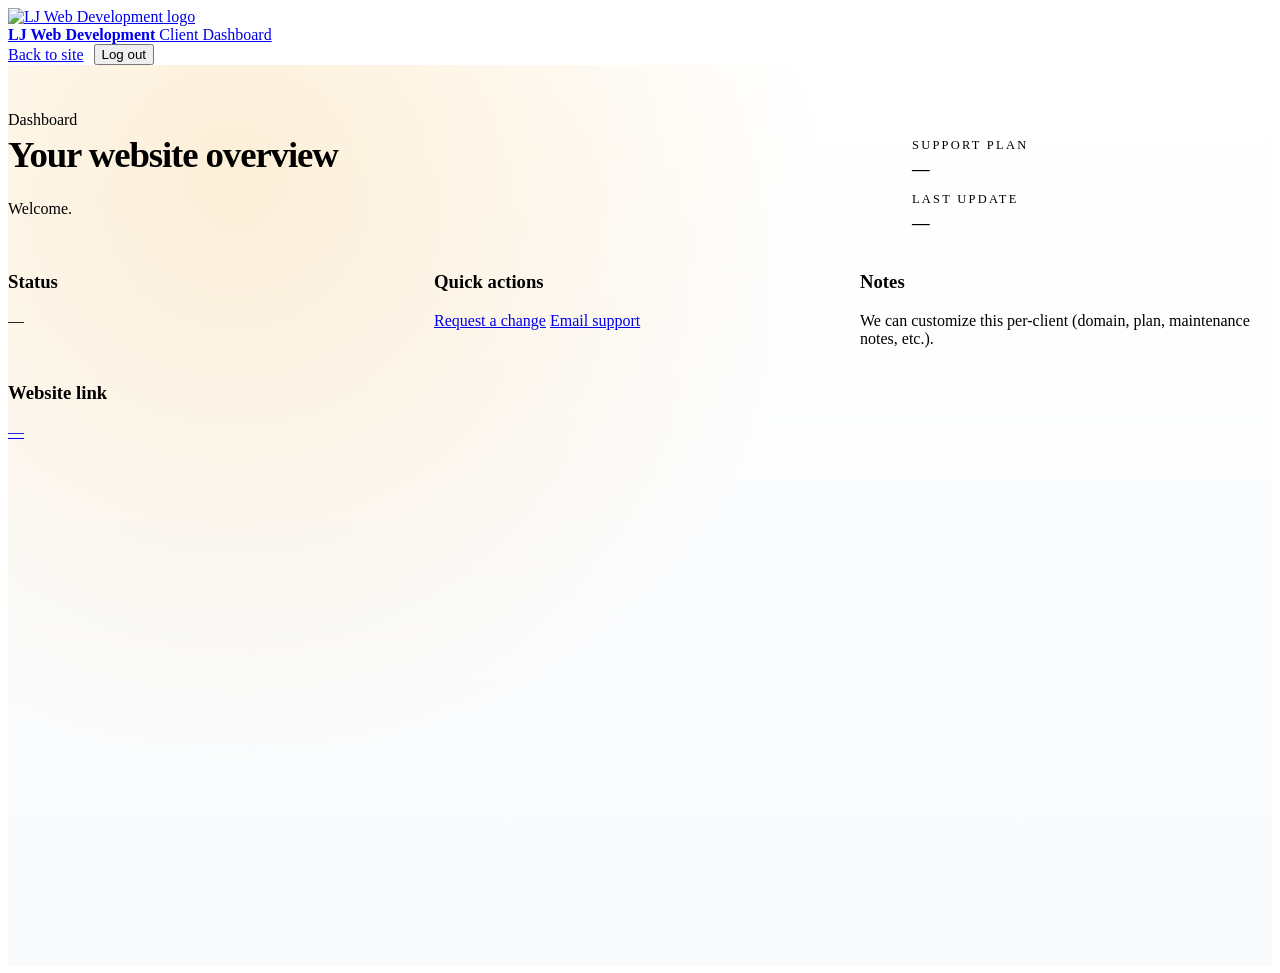
==== dashboard.html @ 7a8eb90d "Create dashboard.html" ====
<!DOCTYPE html>
<html lang="en">
<head>
  <link rel="icon" type="image/png" href="/favicon.png">
  <meta charset="UTF-8" />
  <meta name="viewport" content="width=device-width, initial-scale=1" />
  <title>Client Dashboard | LJ Web Development</title>
  <meta name="description" content="Client Dashboard for LJ Web Development." />

  <link rel="preconnect" href="https://fonts.googleapis.com">
  <link rel="preconnect" href="https://fonts.gstatic.com" crossorigin>
  <link href="https://fonts.googleapis.com/css2?family=Poppins:wght@300;400;500;600;700&display=swap" rel="stylesheet">

  <link rel="stylesheet" href="styles.css" />

  <style>
    .dashShell{
      padding: 46px 0;
      background:
        radial-gradient(circle at 18% 12%, rgba(245,158,11,.16), transparent 45%),
        linear-gradient(180deg, #fff 0%, #f8fafc 100%);
      min-height: calc(100vh - 92px);
    }
    .dashTop{
      display:flex;align-items:flex-end;justify-content:space-between;gap:14px;
      margin-bottom: 18px;
    }
    .dashTitle{
      font-size: clamp(1.6rem, 2.2vw + 1rem, 2.3rem);
      line-height: 1.1;
      letter-spacing: -.03em;
      margin-top: 6px;
      color: var(--ink);
    }
    .dashGrid{
      display:grid;
      grid-template-columns: repeat(3, minmax(0, 1fr));
      gap: 14px;
      margin-top: 16px;
    }
    .dashWide{
      margin-top: 14px;
    }
    .kv{
      display:flex;flex-direction:column;gap:6px;
    }
    .kv .label{ font-size:.78rem; letter-spacing:.18em; text-transform:uppercase; color:var(--muted); }
    .kv .value{ font-weight:800; font-size:1.1rem; color:var(--ink); }
    @media (max-width: 920px){
      .dashGrid{ grid-template-columns: 1fr; }
      .dashTop{ flex-direction: column; align-items: flex-start; }
    }
  </style>
</head>

<body>
<header>
  <div class="head">
    <a class="brand" href="index.html" aria-label="Back to main site">
      <div class="logoWrap" title="LJ Web Development">
        <img src="https://i.ibb.co/pByPkhsT/LJ-Web-Development-Black.png" alt="LJ Web Development logo" />
      </div>
      <div class="brandText">
        <strong>LJ Web Development</strong>
        <span>Client Dashboard</span>
      </div>
    </a>

    <div style="display:flex;gap:10px;align-items:center;">
      <a class="btn btnOutline loginBtn" href="index.html">Back to site</a>
      <button class="btn btnSoft loginBtn" type="button" id="logoutBtn">Log out</button>
    </div>
  </div>
</header>

<main class="dashShell">
  <div class="container">
    <div class="dashTop">
      <div>
        <div class="kicker">Dashboard</div>
        <h1 class="dashTitle">Your website overview</h1>
        <p class="small" style="margin-top:10px;" id="welcomeLine">Welcome.</p>
      </div>

      <div class="card pad" style="min-width:min(360px,100%);">
        <div class="kv">
          <div class="label">Support plan</div>
          <div class="value" id="planLine">—</div>
        </div>
        <div class="kv" style="margin-top:12px;">
          <div class="label">Last update</div>
          <div class="value" id="updateLine">—</div>
        </div>
      </div>
    </div>

    <div class="dashGrid">
      <div class="card pad">
        <h3>Status</h3>
        <p class="small" id="statusLine" style="margin-top:10px;">—</p>
      </div>

      <div class="card pad">
        <h3>Quick actions</h3>
        <div class="row">
          <a class="btn btnOutline" href="index.html#contact">Request a change</a>
          <a class="btn btnOutline" href="mailto:ljwebdevelopmentok@gmail.com?subject=Portal%20Request">Email support</a>
        </div>
      </div>

      <div class="card pad">
        <h3>Notes</h3>
        <p class="small" id="notesLine" style="margin-top:10px;">
          We can customize this per-client (domain, plan, maintenance notes, etc.).
        </p>
      </div>
    </div>

    <div class="card pad dashWide">
      <h3>Website link</h3>
      <p class="small" style="margin-top:10px;">
        <a href="#" target="_blank" rel="noopener" id="siteLink">—</a>
      </p>
    </div>
  </div>
</main>

<script src="portal.js" defer></script>
</body>
</html>
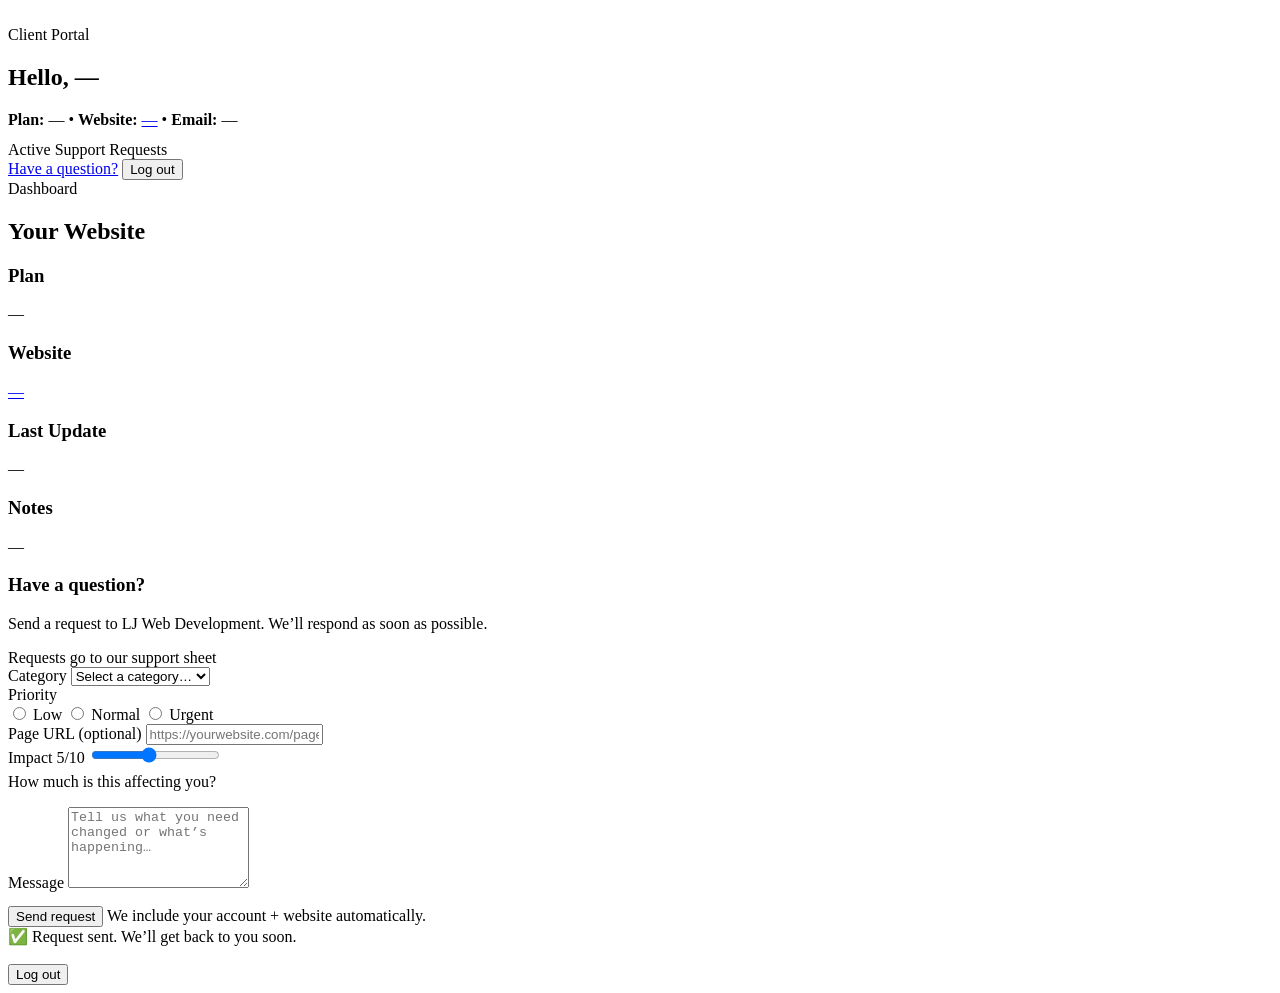
==== commit 9c92a107: "Update dashboard.html" ====
--- a/dashboard.html
+++ b/dashboard.html
@@ -1,130 +1,166 @@
 <!DOCTYPE html>
 <html lang="en">
 <head>
-  <link rel="icon" type="image/png" href="/favicon.png">
   <meta charset="UTF-8" />
   <meta name="viewport" content="width=device-width, initial-scale=1" />
   <title>Client Dashboard | LJ Web Development</title>
-  <meta name="description" content="Client Dashboard for LJ Web Development." />
-
-  <link rel="preconnect" href="https://fonts.googleapis.com">
-  <link rel="preconnect" href="https://fonts.gstatic.com" crossorigin>
-  <link href="https://fonts.googleapis.com/css2?family=Poppins:wght@300;400;500;600;700&display=swap" rel="stylesheet">
 
   <link rel="stylesheet" href="styles.css" />
 
-  <style>
-    .dashShell{
-      padding: 46px 0;
-      background:
-        radial-gradient(circle at 18% 12%, rgba(245,158,11,.16), transparent 45%),
-        linear-gradient(180deg, #fff 0%, #f8fafc 100%);
-      min-height: calc(100vh - 92px);
-    }
-    .dashTop{
-      display:flex;align-items:flex-end;justify-content:space-between;gap:14px;
-      margin-bottom: 18px;
-    }
-    .dashTitle{
-      font-size: clamp(1.6rem, 2.2vw + 1rem, 2.3rem);
-      line-height: 1.1;
-      letter-spacing: -.03em;
-      margin-top: 6px;
-      color: var(--ink);
-    }
-    .dashGrid{
-      display:grid;
-      grid-template-columns: repeat(3, minmax(0, 1fr));
-      gap: 14px;
-      margin-top: 16px;
-    }
-    .dashWide{
-      margin-top: 14px;
-    }
-    .kv{
-      display:flex;flex-direction:column;gap:6px;
-    }
-    .kv .label{ font-size:.78rem; letter-spacing:.18em; text-transform:uppercase; color:var(--muted); }
-    .kv .value{ font-weight:800; font-size:1.1rem; color:var(--ink); }
-    @media (max-width: 920px){
-      .dashGrid{ grid-template-columns: 1fr; }
-      .dashTop{ flex-direction: column; align-items: flex-start; }
-    }
-  </style>
+  <!-- Firebase core -->
+  <script src="https://www.gstatic.com/firebasejs/10.7.1/firebase-app-compat.js"></script>
+  <!-- Firebase Auth -->
+  <script src="https://www.gstatic.com/firebasejs/10.7.1/firebase-auth-compat.js"></script>
+  <!-- Firestore -->
+  <script src="https://www.gstatic.com/firebasejs/10.7.1/firebase-firestore-compat.js"></script>
 </head>
 
-<body>
-<header>
-  <div class="head">
-    <a class="brand" href="index.html" aria-label="Back to main site">
-      <div class="logoWrap" title="LJ Web Development">
-        <img src="https://i.ibb.co/pByPkhsT/LJ-Web-Development-Black.png" alt="LJ Web Development logo" />
-      </div>
-      <div class="brandText">
-        <strong>LJ Web Development</strong>
-        <span>Client Dashboard</span>
-      </div>
-    </a>
+<body class="softTop">
+  <main class="section">
+    <div class="container">
 
-    <div style="display:flex;gap:10px;align-items:center;">
-      <a class="btn btnOutline loginBtn" href="index.html">Back to site</a>
-      <button class="btn btnSoft loginBtn" type="button" id="logoutBtn">Log out</button>
-    </div>
-  </div>
-</header>
+      <!-- PROFILE HEADER -->
+      <div class="dashTop">
+        <div class="profileCard card pad">
+          <div class="profileRow">
+            <div class="avatar" aria-hidden="true">
+              <img id="clientAvatar" src="" alt="" />
+            </div>
 
-<main class="dashShell">
-  <div class="container">
-    <div class="dashTop">
-      <div>
-        <div class="kicker">Dashboard</div>
-        <h1 class="dashTitle">Your website overview</h1>
-        <p class="small" style="margin-top:10px;" id="welcomeLine">Welcome.</p>
-      </div>
+            <div class="profileInfo">
+              <div class="kicker">Client Portal</div>
+              <h2 class="hello">Hello, <span id="helloName">—</span></h2>
 
-      <div class="card pad" style="min-width:min(360px,100%);">
-        <div class="kv">
-          <div class="label">Support plan</div>
-          <div class="value" id="planLine">—</div>
-        </div>
-        <div class="kv" style="margin-top:12px;">
-          <div class="label">Last update</div>
-          <div class="value" id="updateLine">—</div>
-        </div>
-      </div>
-    </div>
+              <div class="metaLine">
+                <span class="metaItem"><strong>Plan:</strong> <span id="planMeta">—</span></span>
+                <span class="metaSep">•</span>
+                <span class="metaItem"><strong>Website:</strong> <a id="websiteMeta" href="#" target="_blank" rel="noopener">—</a></span>
+                <span class="metaSep">•</span>
+                <span class="metaItem"><strong>Email:</strong> <span id="emailMeta">—</span></span>
+              </div>
 
-    <div class="dashGrid">
-      <div class="card pad">
-        <h3>Status</h3>
-        <p class="small" id="statusLine" style="margin-top:10px;">—</p>
-      </div>
+              <div class="chipRow" style="margin-top:12px;">
+                <span class="pillChip ok"><span class="pillDot"></span> Active</span>
+                <span class="pillChip soft"><span class="pillDot"></span> Support Requests</span>
+              </div>
+            </div>
 
-      <div class="card pad">
-        <h3>Quick actions</h3>
-        <div class="row">
-          <a class="btn btnOutline" href="index.html#contact">Request a change</a>
-          <a class="btn btnOutline" href="mailto:ljwebdevelopmentok@gmail.com?subject=Portal%20Request">Email support</a>
+            <div class="profileActions">
+              <a class="btn btnOutline" href="#support">Have a question?</a>
+              <button class="btn btnOutline" id="logoutTop">Log out</button>
+            </div>
+          </div>
         </div>
       </div>
 
-      <div class="card pad">
+      <div class="spacer"></div>
+
+      <!-- OVERVIEW -->
+      <div class="kicker">Dashboard</div>
+      <h2>Your Website</h2>
+
+      <div class="grid3">
+        <div class="card pad">
+          <h3>Plan</h3>
+          <p class="small" id="plan">—</p>
+        </div>
+
+        <div class="card pad">
+          <h3>Website</h3>
+          <p class="small"><a id="website" href="#" target="_blank" rel="noopener">—</a></p>
+        </div>
+
+        <div class="card pad">
+          <h3>Last Update</h3>
+          <p class="small" id="lastUpdate">—</p>
+        </div>
+      </div>
+
+      <div class="card pad" style="margin-top:16px;">
         <h3>Notes</h3>
-        <p class="small" id="notesLine" style="margin-top:10px;">
-          We can customize this per-client (domain, plan, maintenance notes, etc.).
-        </p>
+        <p class="small" id="notes">—</p>
       </div>
+
+      <!-- SUPPORT FORM -->
+      <div id="support" class="card pad" style="margin-top:18px;">
+        <div class="supportHead">
+          <div>
+            <h3>Have a question?</h3>
+            <p class="small">Send a request to LJ Web Development. We’ll respond as soon as possible.</p>
+          </div>
+          <span class="chip"><span class="dot"></span> Requests go to our support sheet</span>
+        </div>
+
+        <form id="supportForm" class="form supportForm" autocomplete="off">
+          <div class="formGrid2">
+            <div>
+              <label class="fieldLabel" for="reqCategory">Category</label>
+              <select id="reqCategory" required>
+                <option value="" disabled selected>Select a category…</option>
+                <option value="Website Change">Website Change</option>
+                <option value="Bug / Issue">Bug / Issue</option>
+                <option value="Content Update">Content Update</option>
+                <option value="Billing">Billing</option>
+                <option value="New Feature">New Feature</option>
+                <option value="Other">Other</option>
+              </select>
+            </div>
+
+            <div>
+              <label class="fieldLabel">Priority</label>
+              <div class="priorityRow" role="radiogroup" aria-label="Priority">
+                <label class="prio prioLow">
+                  <input type="radio" name="priority" value="Low" required />
+                  Low
+                </label>
+                <label class="prio prioNormal">
+                  <input type="radio" name="priority" value="Normal" />
+                  Normal
+                </label>
+                <label class="prio prioUrgent">
+                  <input type="radio" name="priority" value="Urgent" />
+                  Urgent
+                </label>
+              </div>
+            </div>
+          </div>
+
+          <div class="formGrid2">
+            <div>
+              <label class="fieldLabel" for="reqUrl">Page URL (optional)</label>
+              <input id="reqUrl" type="url" placeholder="https://yourwebsite.com/page" />
+            </div>
+
+            <div>
+              <label class="fieldLabel" for="impact">Impact <span class="impactNum" id="impactNum">5</span>/10</label>
+              <input id="impact" type="range" min="1" max="10" value="5" />
+              <p class="small" style="margin-top:6px;">How much is this affecting you?</p>
+            </div>
+          </div>
+
+          <div>
+            <label class="fieldLabel" for="reqMessage">Message</label>
+            <textarea id="reqMessage" rows="5" placeholder="Tell us what you need changed or what’s happening…" required></textarea>
+          </div>
+
+          <div class="row" style="margin-top:14px;">
+            <button class="btn btnPrimary" id="submitReq" type="submit">Send request</button>
+            <span class="small" id="supportHint">We include your account + website automatically.</span>
+          </div>
+
+          <div class="toast" id="supportToast">✅ Request sent. We’ll get back to you soon.</div>
+          <div class="formError" id="supportError"></div>
+        </form>
+      </div>
+
+      <div class="row" style="margin-top:18px;">
+        <button class="btn btnOutline" id="logout">Log out</button>
+      </div>
+
     </div>
+  </main>
 
-    <div class="card pad dashWide">
-      <h3>Website link</h3>
-      <p class="small" style="margin-top:10px;">
-        <a href="#" target="_blank" rel="noopener" id="siteLink">—</a>
-      </p>
-    </div>
-  </div>
-</main>
-
-<script src="portal.js" defer></script>
+  <!-- Your app logic LAST -->
+  <script src="portal.js"></script>
 </body>
 </html>
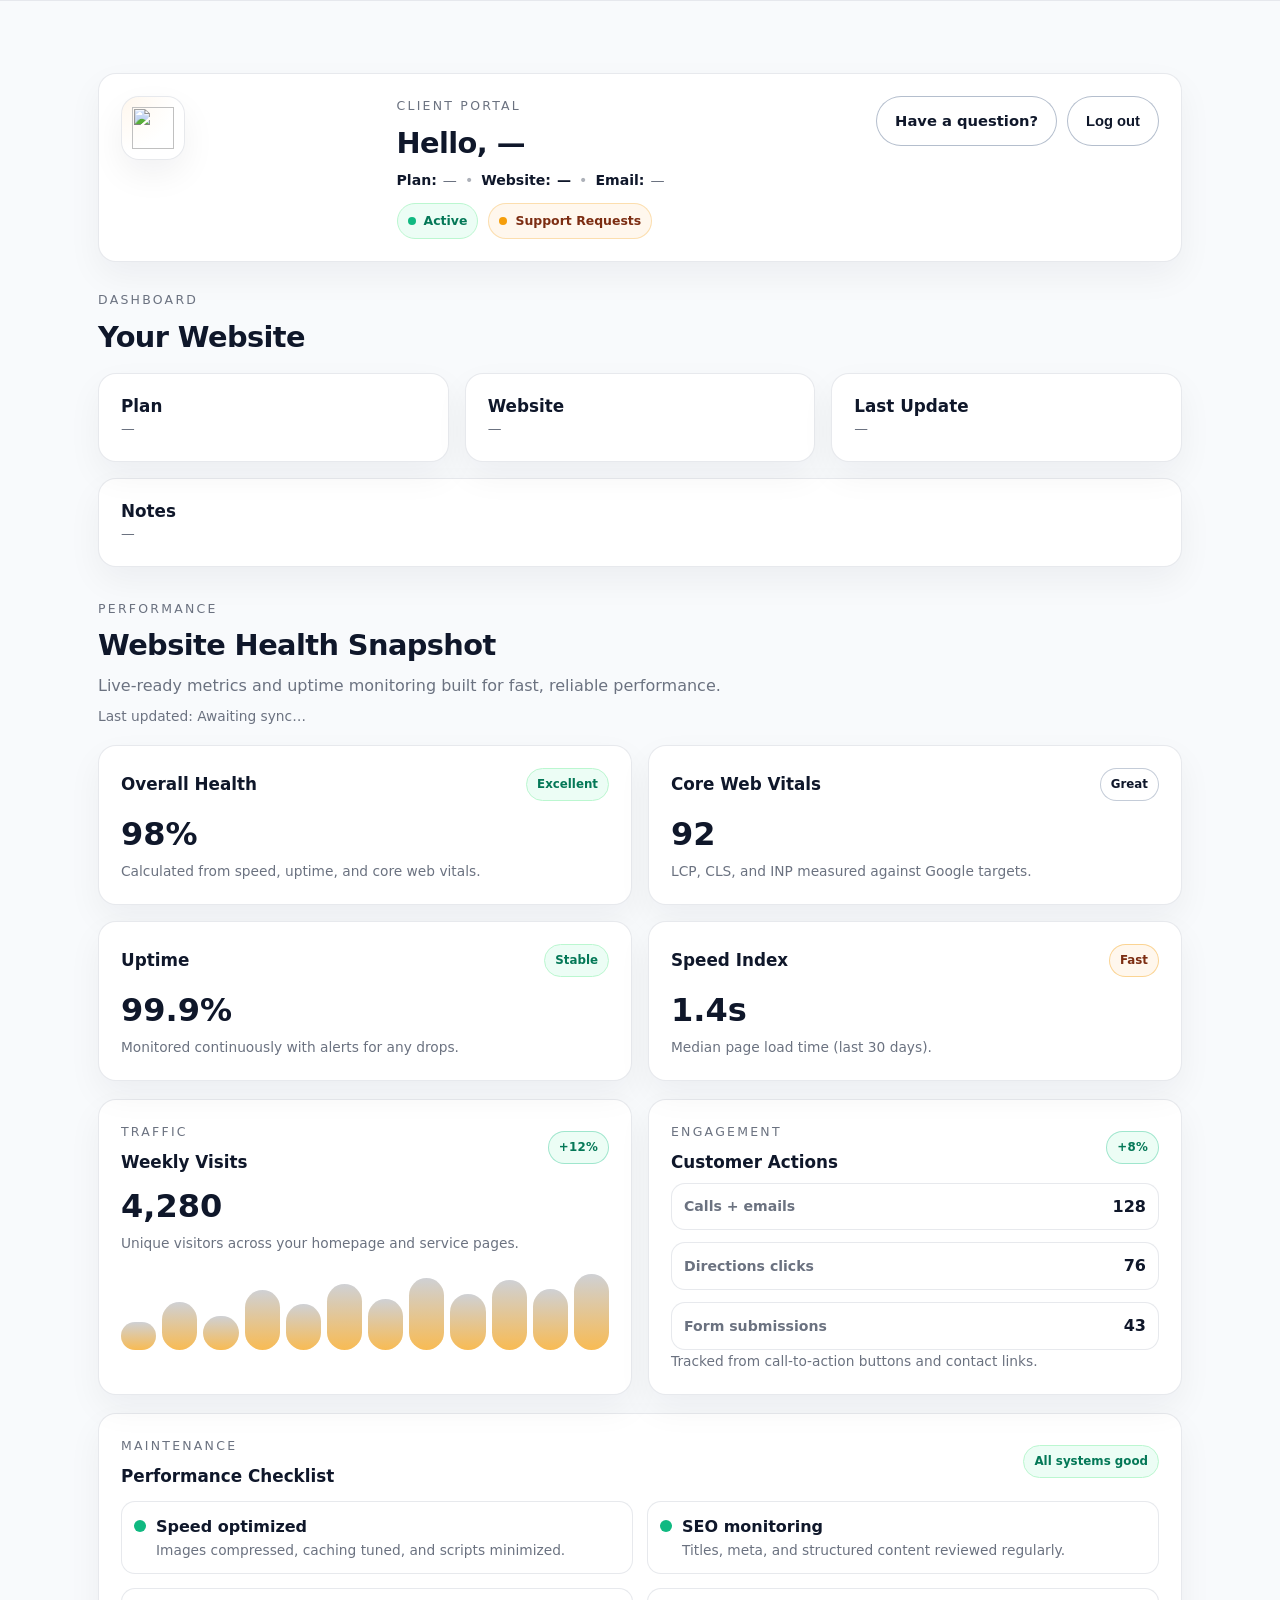
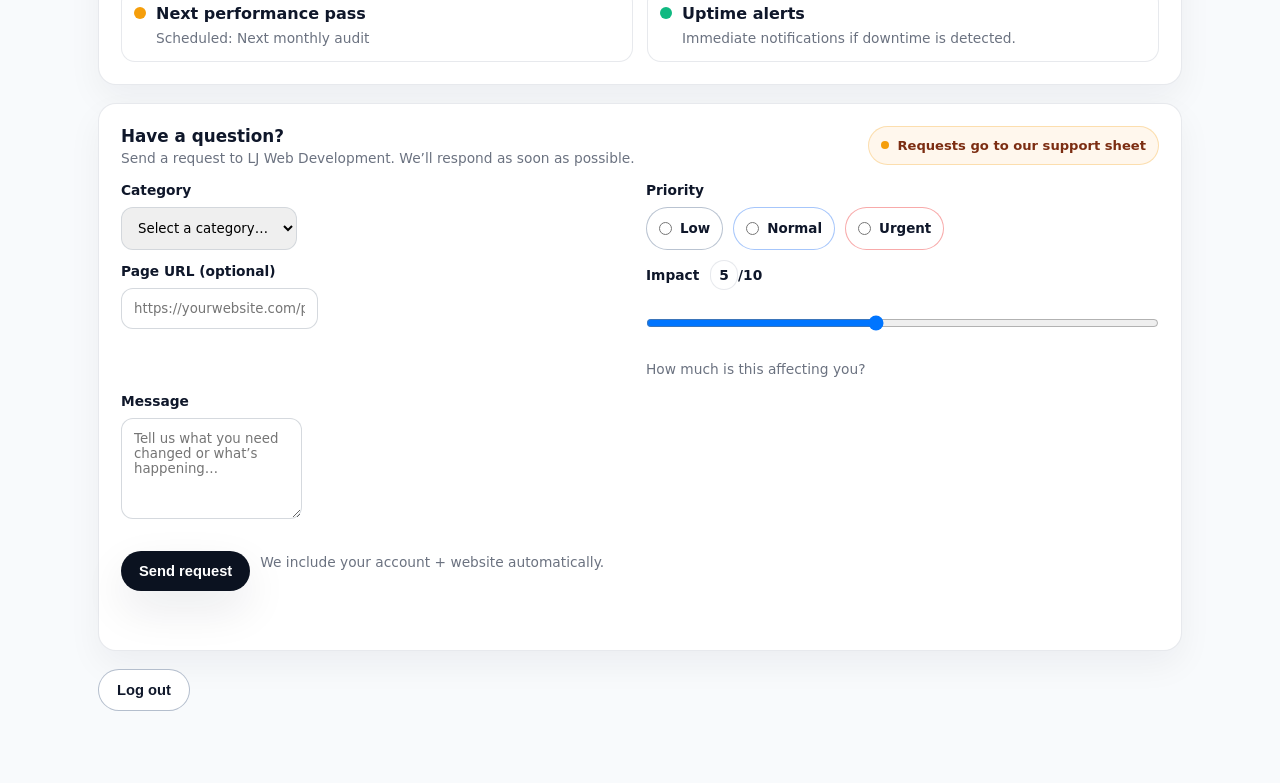
==== commit f42a2a9f: "Add automated analytics sync pipeline" ====
--- a/dashboard.html
+++ b/dashboard.html
@@ -79,6 +79,155 @@
       <div class="card pad" style="margin-top:16px;">
         <h3>Notes</h3>
         <p class="small" id="notes">—</p>
+      </div>
+
+      <div class="spacer"></div>
+
+      <!-- PERFORMANCE SNAPSHOT -->
+      <div class="dashSection">
+        <div>
+          <div class="kicker">Performance</div>
+          <h2>Website Health Snapshot</h2>
+          <p class="sectionLead">Live-ready metrics and uptime monitoring built for fast, reliable performance.</p>
+          <p class="small syncText">Last updated: <span id="lastSync">Awaiting sync…</span></p>
+        </div>
+
+        <div class="dashGrid">
+          <div class="card pad statCard">
+            <div class="statHead">
+              <h3>Overall Health</h3>
+              <span class="statusPill good" id="healthStatus">Excellent</span>
+            </div>
+            <div class="statValue" id="healthScore">98%</div>
+            <p class="small">Calculated from speed, uptime, and core web vitals.</p>
+          </div>
+
+          <div class="card pad statCard">
+            <div class="statHead">
+              <h3>Core Web Vitals</h3>
+              <span class="statusPill" id="vitalsStatus">Great</span>
+            </div>
+            <div class="statValue" id="vitalsScore">92</div>
+            <p class="small">LCP, CLS, and INP measured against Google targets.</p>
+          </div>
+
+          <div class="card pad statCard">
+            <div class="statHead">
+              <h3>Uptime</h3>
+              <span class="statusPill good" id="uptimeStatus">Stable</span>
+            </div>
+            <div class="statValue" id="uptimeValue">99.9%</div>
+            <p class="small">Monitored continuously with alerts for any drops.</p>
+          </div>
+
+          <div class="card pad statCard">
+            <div class="statHead">
+              <h3>Speed Index</h3>
+              <span class="statusPill warn" id="speedStatus">Fast</span>
+            </div>
+            <div class="statValue" id="speedValue">1.4s</div>
+            <p class="small">Median page load time (last 30 days).</p>
+          </div>
+        </div>
+      </div>
+
+      <!-- TRAFFIC & ENGAGEMENT -->
+      <div class="dashSection" style="margin-top:18px;">
+        <div class="dashSplit">
+          <div class="card pad">
+            <div class="statHead">
+              <div>
+                <div class="kicker">Traffic</div>
+                <h3>Weekly Visits</h3>
+              </div>
+              <span class="trendTag up" id="trafficTrend">+12%</span>
+            </div>
+            <div class="statValue" id="trafficValue">4,280</div>
+            <p class="small">Unique visitors across your homepage and service pages.</p>
+            <div class="sparkline" aria-hidden="true">
+              <span style="height:35%"></span>
+              <span style="height:60%"></span>
+              <span style="height:42%"></span>
+              <span style="height:75%"></span>
+              <span style="height:58%"></span>
+              <span style="height:82%"></span>
+              <span style="height:64%"></span>
+              <span style="height:90%"></span>
+              <span style="height:70%"></span>
+              <span style="height:88%"></span>
+              <span style="height:76%"></span>
+              <span style="height:95%"></span>
+            </div>
+          </div>
+
+          <div class="card pad">
+            <div class="statHead">
+              <div>
+                <div class="kicker">Engagement</div>
+                <h3>Customer Actions</h3>
+              </div>
+              <span class="trendTag up" id="actionTrend">+8%</span>
+            </div>
+            <div class="metricList">
+              <div class="metricRow">
+                <div class="metricLabel">Calls + emails</div>
+                <div class="metricValue" id="contactActions">128</div>
+              </div>
+              <div class="metricRow">
+                <div class="metricLabel">Directions clicks</div>
+                <div class="metricValue" id="directionClicks">76</div>
+              </div>
+              <div class="metricRow">
+                <div class="metricLabel">Form submissions</div>
+                <div class="metricValue" id="formSubmissions">43</div>
+              </div>
+            </div>
+            <p class="small">Tracked from call-to-action buttons and contact links.</p>
+          </div>
+        </div>
+      </div>
+
+      <!-- PERFORMANCE CHECKLIST -->
+      <div class="dashSection" style="margin-top:18px;">
+        <div class="card pad">
+          <div class="statHead">
+            <div>
+              <div class="kicker">Maintenance</div>
+              <h3>Performance Checklist</h3>
+            </div>
+            <span class="statusPill good" id="checklistStatus">All systems good</span>
+          </div>
+          <div class="checkGrid">
+            <div class="checkItem">
+              <span class="checkDot good"></span>
+              <div>
+                <strong>Speed optimized</strong>
+                <p class="small">Images compressed, caching tuned, and scripts minimized.</p>
+              </div>
+            </div>
+            <div class="checkItem">
+              <span class="checkDot good"></span>
+              <div>
+                <strong>SEO monitoring</strong>
+                <p class="small">Titles, meta, and structured content reviewed regularly.</p>
+              </div>
+            </div>
+            <div class="checkItem">
+              <span class="checkDot warn"></span>
+              <div>
+                <strong>Next performance pass</strong>
+                <p class="small" id="nextAudit">Scheduled: Next monthly audit</p>
+              </div>
+            </div>
+            <div class="checkItem">
+              <span class="checkDot good"></span>
+              <div>
+                <strong>Uptime alerts</strong>
+                <p class="small">Immediate notifications if downtime is detected.</p>
+              </div>
+            </div>
+          </div>
+        </div>
       </div>
 
       <!-- SUPPORT FORM -->
@@ -161,6 +310,26 @@
   </main>
 
   <!-- Your app logic LAST -->
-  <script src="portal.js"></script>
+  <!-- Hidden sink for Google Sheets POST (avoids CORS) -->
+<iframe name="sheetSink" style="display:none;"></iframe>
+
+<form id="sheetPostForm"
+      action="https://script.google.com/macros/s/AKfycbx5FpCO8UIzHZ86BQ5CH20tjPL3zMHq5kEHJM8Kwv2AKhTTW-J8tA8kzlsXTgrGzyHB2Q/exec"
+      method="POST"
+      target="sheetSink"
+      style="display:none;">
+  <input name="uid" />
+  <input name="email" />
+  <input name="businessName" />
+  <input name="website" />
+  <input name="plan" />
+  <input name="category" />
+  <input name="priority" />
+  <input name="impact" />
+  <input name="pageUrl" />
+  <input name="message" />
+</form>
+
+  <script src="portal.js?v=5"></script>
 </body>
 </html>
--- a/styles.css
+++ b/styles.css
@@ -0,0 +1,1064 @@
+:root{ 
+  --ink:#0f172a;
+  --muted:#6b7280;
+  --border:#e5e7eb;
+  --bg:#ffffff;
+  --soft:#f8fafc;
+  --navy:#0b1220;
+  --accent:#f59e0b;
+  --accentSoft:#fff7ed;
+
+  --radius:18px;
+  --pill:999px;
+  --shadow:0 18px 45px rgba(15,23,42,.09);
+  --shadow2:0 28px 70px rgba(15,23,42,.16);
+  --max:1120px;
+}
+
+*{box-sizing:border-box;margin:0;padding:0}
+html{scroll-behavior:smooth}
+body{
+  font-family:"Poppins",system-ui,-apple-system,BlinkMacSystemFont,"Segoe UI",sans-serif;
+  background:var(--bg);
+  color:var(--ink);
+  line-height:1.6;
+}
+img{max-width:100%;display:block}
+.container{max-width:var(--max);margin:0 auto;padding:0 18px}
+.section{padding:72px 0}
+.skipLink{
+  position:absolute;
+  left:16px;
+  top:-40px;
+  background:#111827;
+  color:#fff;
+  padding:10px 14px;
+  border-radius:999px;
+  font-weight:700;
+  text-decoration:none;
+  z-index:1000;
+  transition:top .16s ease;
+}
+.skipLink:focus{top:14px}
+.kicker{
+  font-size:.78rem;
+  letter-spacing:.18em;
+  text-transform:uppercase;
+  color:var(--muted);
+  margin-bottom:10px;
+}
+h1{font-size:clamp(2.2rem,3vw + 1rem,3.1rem);line-height:1.08;letter-spacing:-.03em}
+h2{font-size:1.8rem;letter-spacing:-.02em;line-height:1.2}
+h3{font-size:1.05rem;line-height:1.25}
+p{color:var(--muted)}
+.small{font-size:.86rem;color:var(--muted)}
+.small a{color:inherit;text-decoration:none}
+.small a:hover{text-decoration:underline;text-underline-offset:3px;text-decoration-thickness:2px}
+strong{color:var(--ink)}
+
+.chip{
+  display:inline-flex;align-items:center;gap:8px;
+  padding:8px 12px;border-radius:var(--pill);
+  background:var(--accentSoft);
+  border:1px solid rgba(245,158,11,.28);
+  font-size:.82rem;color:#7c2d12;
+  font-weight:600;
+}
+.dot{width:8px;height:8px;border-radius:99px;background:var(--accent)}
+.accent{color:var(--accent)}
+.spacer{height:14px}
+
+.card{
+  border:1px solid rgba(229,231,235,.9);
+  border-radius:var(--radius);
+  background:#fff;
+  box-shadow:0 14px 34px rgba(15,23,42,.05);
+}
+.pad{padding:22px}
+
+.btn{
+  appearance:none;border:none;cursor:pointer;
+  display:inline-flex;align-items:center;justify-content:center;gap:10px;
+  padding:12px 18px;border-radius:var(--pill);
+  font-weight:700;font-size:.92rem;
+  transition:transform .16s ease, box-shadow .16s ease, background .16s ease, border-color .16s ease;
+  white-space:nowrap;
+  text-decoration:none;
+}
+.btnPrimary{background:var(--navy);color:#fff;box-shadow:var(--shadow)}
+.btnPrimary:hover{transform:translateY(-1px);box-shadow:var(--shadow2)}
+.btnOutline{background:#fff;border:1px solid rgba(148,163,184,.7);color:var(--ink)}
+.btnOutline:hover{transform:translateY(-1px);border-color:var(--ink)}
+.btnSoft{background:var(--accentSoft);border:1px solid rgba(245,158,11,.35);color:#7c2d12}
+.btnSoft:hover{transform:translateY(-1px);box-shadow:0 16px 40px rgba(245,158,11,.18)}
+
+/* small polish for header login button */
+.loginBtn{
+  padding:10px 14px;
+  font-size:.9rem;
+}
+
+/* =========================
+   Header / Nav
+========================= */
+header{
+  position:sticky;top:0;z-index:50;
+  background:rgba(255,255,255,.92);
+  backdrop-filter:blur(10px);
+  border-bottom:1px solid rgba(229,231,235,.75);
+}
+.head{
+  max-width:var(--max);
+  margin:0 auto;
+  padding:12px 18px;
+  display:flex;align-items:center;justify-content:space-between;gap:12px;
+  position:relative;
+}
+.brand{display:flex;align-items:center;gap:12px}
+.logoWrap{
+  width:44px;height:44px;border-radius:16px;
+  border:2px solid var(--ink);
+  background:#fff;
+  overflow:hidden;
+  flex-shrink:0;
+  display:flex;align-items:center;justify-content:center;
+}
+.logoWrap img{width:100%;height:100%;object-fit:contain}
+.brandText{display:flex;flex-direction:column;gap:2px}
+.brandText strong{font-size:1rem}
+.brandText span{font-size:.78rem;color:var(--muted)}
+
+nav{display:flex;align-items:center;gap:18px}
+.navLink{
+  font-size:.9rem;
+  color:var(--muted);
+  font-weight:600;
+  background:transparent;
+  border:none;
+  cursor:pointer;
+  padding:6px 0;
+  position:relative;
+}
+.navLink:hover{color:var(--ink)}
+.navLink::after{
+  content:"";position:absolute;left:0;bottom:-6px;width:0;height:2px;border-radius:999px;
+  background:var(--accent);transition:width .16s ease;
+}
+.navLink:hover::after{width:18px}
+
+.menuBtn{
+  display:none;align-items:center;justify-content:center;
+  width:40px;height:40px;border-radius:999px;
+  border:1px solid var(--border);background:#fff;cursor:pointer;
+}
+.menuBtn span{width:16px;height:2px;background:var(--ink);border-radius:999px;position:relative}
+.menuBtn span::before,.menuBtn span::after{
+  content:"";position:absolute;left:0;width:100%;height:2px;background:var(--ink);border-radius:999px;
+  transition:transform .16s ease, top .16s ease;
+}
+.menuBtn span::before{top:-5px}
+.menuBtn span::after{top:5px}
+.menuBtn.active span{background:transparent}
+.menuBtn.active span::before{top:0;transform:rotate(45deg)}
+.menuBtn.active span::after{top:0;transform:rotate(-45deg)}
+
+/* =========================
+   Hero
+========================= */
+.hero{padding:64px 0 46px}
+.heroGrid{
+  display:grid;
+  grid-template-columns: minmax(0,1.35fr) minmax(0,1fr);
+  gap:28px;
+  align-items:center;
+}
+.heroTitle{margin-top:14px}
+.heroText{margin-top:14px}
+.heroActions{display:flex;flex-wrap:wrap;gap:12px;margin-top:18px}
+.heroEmail{margin-top:10px}
+.badges{display:flex;flex-wrap:wrap;gap:10px;margin-top:14px}
+.badge{
+  padding:8px 12px;border-radius:var(--pill);
+  border:1px solid rgba(148,163,184,.45);
+  background:#f9fafb;
+  font-size:.82rem;color:#4b5563;font-weight:600;
+}
+
+.heroSide{
+  background: radial-gradient(circle at top left, #eff6ff 0, #ffffff 52%);
+  border:1px solid rgba(209,213,219,.75);
+  box-shadow:var(--shadow);
+  border-radius:var(--radius);
+  overflow:hidden;
+}
+.heroSideTop{
+  padding:18px 18px 0;
+  display:flex;align-items:center;justify-content:space-between;gap:10px;
+}
+.heroSideTop .pill{
+  padding:6px 10px;border-radius:var(--pill);
+  background:#ecfeff;border:1px solid #a5f3fc;
+  color:#0e7490;font-size:.74rem;font-weight:700;
+}
+.heroSideBold{font-weight:800}
+.heroPhoto{margin:14px 18px 0;border-radius:14px;overflow:hidden;border:1px solid rgba(229,231,235,.9)}
+.heroPhoto img{width:100%;height:auto;object-fit:cover}
+.heroSideBody{padding:18px}
+
+.checkList{list-style:none;display:flex;flex-direction:column;gap:10px;margin-top:12px}
+.checkList li{display:flex;gap:10px;align-items:flex-start;color:var(--muted);font-size:.9rem}
+.check{
+  width:18px;height:18px;border-radius:999px;
+  background:#ecfdf5;border:1px solid #bbf7d0;
+  color:#047857;font-weight:800;
+  display:inline-flex;align-items:center;justify-content:center;
+  flex-shrink:0;font-size:.75rem;margin-top:2px;
+}
+
+/* =========================
+   Layout helpers
+========================= */
+.grid3{display:grid;grid-template-columns:repeat(3,minmax(0,1fr));gap:16px;margin-top:18px}
+.split{display:grid;grid-template-columns: minmax(0,1.1fr) minmax(0,1fr);gap:22px;align-items:start;margin-top:18px}
+
+.priceTop{display:flex;align-items:flex-start;justify-content:space-between;gap:10px}
+.price{font-size:1.9rem;font-weight:800;letter-spacing:-.02em}
+.price small{font-size:.9rem;color:var(--muted);font-weight:600}
+
+.list{margin-top:12px;list-style:none;display:flex;flex-direction:column;gap:8px}
+.list li{display:flex;gap:10px;align-items:flex-start;font-size:.9rem;color:var(--muted)}
+.list li::before{content:"•";color:var(--accent);font-weight:900}
+
+.row{display:flex;flex-wrap:wrap;gap:10px;margin-top:16px}
+.sectionLead{margin-top:10px;max-width:780px}
+
+/* =========================
+   Trust + Process + FAQ
+========================= */
+.trustBand{
+  background:linear-gradient(180deg, #ffffff 0%, #f8fafc 100%);
+  border-top:1px solid rgba(229,231,235,.9);
+  border-bottom:1px solid rgba(229,231,235,.9);
+}
+.trustGrid .card{height:100%}
+
+.steps{
+  margin-top:18px;
+  display:grid;
+  grid-template-columns:repeat(3,minmax(0,1fr));
+  gap:16px;
+}
+.stepNum{
+  width:44px;height:44px;border-radius:14px;
+  display:flex;align-items:center;justify-content:center;
+  font-weight:800;font-size:.9rem;
+  background:#eef2ff;color:#312e81;
+  margin-bottom:10px;
+}
+
+.faqGrid{
+  margin-top:18px;
+  display:grid;
+  grid-template-columns:repeat(3,minmax(0,1fr));
+  gap:16px;
+}
+
+/* =========================
+   PRICING (stacked layout)
+========================= */
+.pricingStack{
+  margin-top:18px;
+  display:grid;
+  grid-template-columns: 1fr;
+  gap:18px;
+}
+
+/* If you ever use cornerTag again: ensure it never covers content behind it */
+/* FIX: reserve space so absolute badge doesn't overlap headings */
+.popularCard{
+  position:relative;
+  padding-top:44px; /* reserves space for cornerTag */
+  border-color: rgba(245,158,11,.40);
+  box-shadow:0 20px 55px rgba(245,158,11,.10);
+}
+.popularCard::before{
+  content:"";
+  position:absolute;inset:-1px;
+  border-radius:var(--radius);
+  pointer-events:none;
+  box-shadow:0 0 0 1px rgba(245,158,11,.35);
+}
+
+/* Corner tag */
+.cornerTag{
+  position:absolute;
+  top:14px;
+  right:14px;
+  padding:7px 10px;
+  border-radius:999px;
+  background:var(--accent);
+  color:#111827;
+  font-weight:900;
+  font-size:.72rem;
+  letter-spacing:.06em;
+  text-transform:uppercase;
+  box-shadow:0 18px 40px rgba(245,158,11,.28);
+  z-index:2;
+}
+
+/* Support plans card */
+.pricingPlans .plansHead{
+  display:flex;
+  align-items:flex-start;
+  justify-content:space-between;
+  gap:12px;
+}
+
+/* Plans grid: 3 across on desktop, stacked on mobile */
+.plansGrid{
+  display:grid;
+  grid-template-columns: repeat(3, minmax(0, 1fr));
+  gap:14px;
+  margin-top:14px;
+}
+
+/* Make mini cards consistent inside plans grid */
+.plansGrid .miniCard{
+  margin-top:0;
+  height:100%;
+  display:flex;
+  flex-direction:column;
+}
+.plansGrid .miniCard .row{margin-top:auto}
+
+/* =========================
+   Standard Support Highlight (NEW)
+   FIX: badge is in normal flow, never overlaps content
+========================= */
+.featuredPlan{
+  border-color: rgba(245,158,11,.55);
+  box-shadow:0 20px 60px rgba(245,158,11,.14);
+  position:relative;
+}
+.featuredPlan .planBadge{
+  display:inline-flex;
+  align-items:center;
+  justify-content:center;
+  width:fit-content;
+  padding:7px 10px;
+  border-radius:999px;
+  background:var(--accent);
+  color:#111827;
+  font-weight:900;
+  font-size:.72rem;
+  letter-spacing:.06em;
+  text-transform:uppercase;
+  box-shadow:0 18px 40px rgba(245,158,11,.22);
+  margin-bottom:10px;
+}
+
+/* Optional: subtly emphasize Standard's price */
+.featuredPlan .price{
+  color: var(--ink);
+}
+
+/* =========================
+   Portfolio (favicon cover + hover preview)
+========================= */
+.portfolioCard{overflow:hidden}
+.portfolioLink{
+  display:block;
+  color:inherit;
+  text-decoration:none;
+}
+.portfolioMedia{
+  position:relative;
+  border-radius:16px;
+  overflow:hidden;
+  border:1px solid rgba(229,231,235,.9);
+  background:#fff;
+}
+
+/* cover favicon */
+.portfolioFavicon{
+  width:100%;
+  aspect-ratio: 16 / 10;
+  object-fit: contain;
+  padding:26px;
+  background: radial-gradient(circle at top left, #fff7ed 0, #ffffff 58%);
+}
+
+/* hover preview (mini desktop) */
+.portfolioPreview{
+  position:absolute;
+  left:50%;
+  bottom:12px;
+  width:min(86%, 420px);
+  transform:translateX(-50%) translateY(12px);
+  border-radius:14px;
+  border:1px solid rgba(229,231,235,.9);
+  box-shadow:0 22px 70px rgba(15,23,42,.16);
+  opacity:0;
+  pointer-events:none; /* FIX: never block the link click */
+  transition:opacity .18s ease, transform .18s ease;
+  background:#fff;
+}
+
+/* show preview on hover */
+.portfolioLink:hover .portfolioPreview{
+  opacity:1;
+  transform:translateX(-50%) translateY(0);
+}
+
+/* Slight lift on hover */
+.portfolioLink:hover .portfolioMedia{
+  box-shadow:0 18px 55px rgba(15,23,42,.12);
+}
+
+/* FIX: make sure the whole card remains clickable even with internal elements */
+.portfolioLink *{
+  pointer-events:none;
+}
+.portfolioLink{
+  pointer-events:auto;
+}
+
+/* =========================
+   Images / Map / Forms / Footer
+========================= */
+.imgCard{border-radius:var(--radius);overflow:hidden;border:1px solid rgba(229,231,235,.9)}
+.mapCard{border-radius:var(--radius);overflow:hidden;border:1px solid rgba(229,231,235,.9);box-shadow:var(--shadow);margin-top:12px}
+.mapFrame{border:0;width:100%;height:260px;display:block}
+.mapCap{padding:12px 14px;background:#f9fafb;border-top:1px solid rgba(229,231,235,.9);display:flex;align-items:center;justify-content:space-between;gap:10px}
+.mapCap strong{font-size:.92rem}
+.mapCap span{font-size:.74rem;padding:5px 10px;border-radius:var(--pill);background:#ecfdf5;border:1px solid #bbf7d0;color:#047857;font-weight:800}
+
+.form{margin-top:12px;display:flex;flex-direction:column;gap:10px}
+.form input,.form select,.form textarea{
+  padding:12px;border-radius:12px;border:1px solid rgba(209,213,219,.9);
+  font-family:inherit;
+}
+.form textarea{resize:vertical}
+
+footer{border-top:1px solid rgba(229,231,235,.9);padding:22px 0 36px;color:var(--muted);font-size:.85rem}
+.foot{display:flex;align-items:center;justify-content:space-between;gap:12px;flex-wrap:wrap}
+.footLinks{display:flex;gap:12px;flex-wrap:wrap}
+.footBtn{
+  background:transparent;border:none;cursor:pointer;
+  color:var(--muted);font-weight:700;font-size:.85rem;
+}
+.footBtn:hover{color:var(--ink)}
+
+/* Support Button */
+.supportBtn{
+  position:fixed;right:18px;bottom:18px;z-index:60;
+  background:var(--accent);color:#111827;
+  padding:12px 16px;border-radius:var(--pill);
+  font-weight:800;border:0;cursor:pointer;
+  box-shadow:0 18px 50px rgba(245,158,11,.35);
+  transition:transform .16s ease, box-shadow .16s ease;
+}
+.supportBtn:hover{transform:translateY(-1px);box-shadow:0 26px 70px rgba(245,158,11,.45)}
+
+/* =========================
+   Modals (Email)
+========================= */
+.modalBack{
+  position:fixed;inset:0;z-index:100;
+  background:rgba(15,23,42,.55);
+  display:none;align-items:center;justify-content:center;
+  padding:18px;
+}
+.modal{
+  max-width:560px;width:100%;
+  background:#fff;border-radius:20px;
+  border:1px solid rgba(229,231,235,.9);
+  box-shadow:0 40px 120px rgba(15,23,42,.35);
+  overflow:hidden;
+}
+.modalHead{
+  padding:16px 18px;
+  background:var(--soft);
+  border-bottom:1px solid rgba(229,231,235,.9);
+  display:flex;align-items:center;justify-content:space-between;gap:10px;
+}
+.modalSubject{font-weight:700}
+.xBtn{
+  width:38px;height:38px;border-radius:999px;
+  border:1px solid rgba(209,213,219,.9);
+  background:#fff;cursor:pointer;font-weight:900;
+  display:flex;align-items:center;justify-content:center;
+}
+.modalBody{padding:18px}
+.modalActions{display:flex;flex-wrap:wrap;gap:10px;margin-top:14px}
+.msgBox{
+  margin-top:12px;
+  border:1px solid rgba(229,231,235,.9);
+  border-radius:14px;
+  padding:12px;
+  background:#fff;
+  font-size:.9rem;
+  color:#111827;
+  white-space:pre-wrap;
+}
+.toast{
+  margin-top:10px;
+  font-size:.85rem;
+  color:#047857;
+  font-weight:700;
+  display:none;
+}
+
+.softBand{
+  background:var(--soft);
+  border-top:1px solid rgba(229,231,235,.9);
+  border-bottom:1px solid rgba(229,231,235,.9);
+}
+.softTop{
+  background:var(--soft);
+  border-top:1px solid rgba(229,231,235,.9);
+}
+
+.miniCard{
+  box-shadow:none;
+  margin-top:12px;
+  border:1px solid rgba(229,231,235,.9);
+  border-radius:var(--radius);
+  padding:18px;
+  background:#fff;
+}
+
+/* =========================
+   Responsive
+========================= */
+@media (max-width: 920px){
+  .heroGrid,.split{grid-template-columns:1fr}
+  .steps,.faqGrid{grid-template-columns:1fr}
+  .plansGrid{grid-template-columns:1fr}
+}
+
+@media (max-width: 820px){
+  .grid3{grid-template-columns:1fr}
+}
+
+@media (max-width: 720px){
+  nav{
+    position:absolute;left:0;right:0;top:100%;
+    background:#fff;border-bottom:1px solid rgba(229,231,235,.9);
+    padding:14px 18px;
+    display:flex;flex-direction:column;align-items:flex-start;gap:12px;
+    opacity:0;pointer-events:none;transform:translateY(-6px);
+    transition:opacity .16s ease, transform .16s ease;
+  }
+  nav.open{opacity:1;pointer-events:auto;transform:translateY(0)}
+  .menuBtn{display:inline-flex}
+
+  /* Portfolio hover becomes tap-friendly on mobile */
+  .portfolioPreview{
+    position:static;
+    width:100%;
+    transform:none;
+    opacity:1;
+    margin-top:12px;
+    pointer-events:none; /* still never blocks */
+  }
+
+  /* keep the link tap working on mobile */
+  .portfolioLink *{pointer-events:none}
+  .portfolioLink{pointer-events:auto}
+}
+/* ==========================================================
+   LOGIN PAGE (Centered card + subtle gradient + soft noise)
+   Paste at the very bottom of styles.css
+   ========================================================== */
+
+.page-login{
+  min-height:100vh;
+  background:
+    radial-gradient(1200px 600px at 15% 10%, rgba(245,158,11,.18) 0%, rgba(245,158,11,0) 55%),
+    radial-gradient(1000px 520px at 90% 20%, rgba(59,130,246,.14) 0%, rgba(59,130,246,0) 52%),
+    linear-gradient(180deg, #f8fafc 0%, #ffffff 55%, #f8fafc 100%);
+  display:flex;
+  align-items:center;
+  justify-content:center;
+  padding: clamp(26px, 6vh, 70px) 18px;
+  position:relative;
+  overflow-x:hidden;
+}
+
+/* Soft noise overlay */
+.page-login::before{
+  content:"";
+  position:fixed;
+  inset:0;
+  pointer-events:none;
+  opacity:.10;
+  mix-blend-mode:multiply;
+  background-image:url("data:image/svg+xml,%3Csvg xmlns='http://www.w3.org/2000/svg' width='180' height='180'%3E%3Cfilter id='n'%3E%3CfeTurbulence type='fractalNoise' baseFrequency='.9' numOctaves='2' stitchTiles='stitch'/%3E%3C/filter%3E%3Crect width='180' height='180' filter='url(%23n)' opacity='.35'/%3E%3C/svg%3E");
+}
+
+.loginShell{
+  width:100%;
+  max-width: 460px;
+  position:relative;
+  z-index:1;
+}
+
+.loginCard{
+  border-radius: 22px;
+  box-shadow: 0 28px 80px rgba(15,23,42,.14);
+  border: 1px solid rgba(229,231,235,.9);
+  background: rgba(255,255,255,.92);
+  backdrop-filter: blur(10px);
+}
+
+.loginBrand{
+  display:flex;
+  justify-content:center;
+  margin-top: 6px;
+  margin-bottom: 10px;
+}
+
+.loginLogo{
+  width: 120px;
+  height: auto;
+  object-fit: contain;
+  filter: drop-shadow(0 10px 24px rgba(15,23,42,.10));
+}
+
+.loginHead{
+  text-align:center;
+  margin-bottom: 8px;
+}
+
+.loginTitle{
+  margin-top: 6px;
+}
+
+.loginSub{
+  margin-top: 6px;
+}
+
+.loginForm{
+  margin-top: 14px;
+}
+
+/* Inputs: cleaner + more premium */
+.page-login .form input{
+  border-radius: 14px;
+  border: 1px solid rgba(209,213,219,.95);
+  background: rgba(255,255,255,.95);
+  box-shadow: 0 8px 20px rgba(15,23,42,.05);
+  transition: box-shadow .16s ease, border-color .16s ease, transform .16s ease;
+}
+
+.page-login .form input:focus{
+  outline:none;
+  border-color: rgba(245,158,11,.85);
+  box-shadow:
+    0 10px 26px rgba(15,23,42,.08),
+    0 0 0 4px rgba(245,158,11,.20);
+  transform: translateY(-1px);
+}
+
+/* Password field with inline toggle */
+.pwWrap{
+  position:relative;
+  display:flex;
+  align-items:center;
+}
+
+.pwWrap input{
+  width:100%;
+  padding-right: 86px;
+}
+
+.pwToggle{
+  position:absolute;
+  right:10px;
+  height:34px;
+  padding: 0 12px;
+  border-radius: 999px;
+  border: 1px solid rgba(148,163,184,.55);
+  background: rgba(255,255,255,.95);
+  color: var(--ink);
+  font-weight: 800;
+  font-size: .82rem;
+  cursor: pointer;
+  transition: transform .16s ease, border-color .16s ease, box-shadow .16s ease;
+}
+
+.pwToggle:hover{
+  transform: translateY(-1px);
+  border-color: rgba(15,23,42,.45);
+  box-shadow: 0 12px 26px rgba(15,23,42,.10);
+}
+
+.loginRow{
+  display:flex;
+  align-items:center;
+  justify-content:space-between;
+  gap: 12px;
+  margin-top: 10px;
+}
+
+.remember{
+  display:inline-flex;
+  align-items:center;
+  gap: 10px;
+  user-select:none;
+  font-weight: 700;
+  color: var(--muted);
+  font-size: .88rem;
+}
+
+.remember input{
+  width: 18px;
+  height: 18px;
+  border-radius: 6px;
+  box-shadow:none;
+  transform:none;
+}
+
+.miniLink{
+  color: var(--ink);
+  font-weight: 800;
+  text-decoration: none;
+  font-size: .88rem;
+  opacity: .85;
+}
+
+.miniLink:hover{
+  opacity:1;
+  text-decoration: underline;
+  text-decoration-thickness: 2px;
+  text-underline-offset: 3px;
+}
+
+.loginBtnFull{
+  width:100%;
+  margin-top: 6px;
+}
+
+.loginNote{
+  margin-top: 12px;
+  text-align:center;
+}
+
+#loginError{
+  margin-top: 10px;
+  text-align:center;
+  color:#b91c1c;
+  font-weight: 800;
+  min-height: 1.2em; /* prevents layout jump */
+}
+
+/* Accessibility helpers */
+.srOnly{
+  position:absolute !important;
+  width:1px;height:1px;
+  padding:0;margin:-1px;
+  overflow:hidden;clip:rect(0,0,0,0);
+  white-space:nowrap;border:0;
+}
+
+/* Mobile polish */
+@media (max-width: 520px){
+  .loginCard{ padding: 18px; }
+  .loginLogo{ width: 108px; }
+  .loginRow{ flex-direction: column; align-items:flex-start; }
+  .miniLink{ margin-left: 2px; }
+}
+/* ==========================================================
+   DASHBOARD PROFILE + SUPPORT FORM (Google Sheet requests)
+   Paste at the very bottom of styles.css
+   ========================================================== */
+
+.dashTop{margin-bottom:14px}
+.dashSection{margin-top:18px}
+.syncText{margin-top:6px}
+.dashGrid{
+  margin-top:18px;
+  display:grid;
+  grid-template-columns:repeat(2,minmax(0,1fr));
+  gap:16px;
+}
+.dashSplit{
+  display:grid;
+  grid-template-columns:repeat(2,minmax(0,1fr));
+  gap:16px;
+}
+.statCard{position:relative}
+.statHead{
+  display:flex;
+  align-items:center;
+  justify-content:space-between;
+  gap:10px;
+}
+.statValue{
+  font-size:2rem;
+  font-weight:800;
+  margin-top:8px;
+  color:var(--ink);
+}
+.statusPill{
+  padding:6px 10px;
+  border-radius:999px;
+  font-size:.74rem;
+  font-weight:800;
+  border:1px solid rgba(148,163,184,.55);
+  background:#fff;
+  color:var(--ink);
+}
+.statusPill.good{
+  border-color:#bbf7d0;
+  background:#ecfdf5;
+  color:#047857;
+}
+.statusPill.warn{
+  border-color:rgba(245,158,11,.4);
+  background:var(--accentSoft);
+  color:#7c2d12;
+}
+.trendTag{
+  padding:6px 10px;
+  border-radius:999px;
+  font-size:.74rem;
+  font-weight:900;
+  letter-spacing:.02em;
+  border:1px solid rgba(59,130,246,.3);
+  background:#eff6ff;
+  color:#1d4ed8;
+}
+.trendTag.up{border-color:rgba(16,185,129,.35);background:#ecfdf5;color:#047857}
+.sparkline{
+  display:grid;
+  grid-template-columns:repeat(12,minmax(0,1fr));
+  gap:6px;
+  align-items:end;
+  height:80px;
+  margin-top:16px;
+}
+.sparkline span{
+  display:block;
+  background:linear-gradient(180deg, rgba(15,23,42,.2), rgba(245,158,11,.7));
+  border-radius:999px;
+}
+.metricList{margin-top:10px;display:flex;flex-direction:column;gap:12px}
+.metricRow{
+  display:flex;
+  align-items:center;
+  justify-content:space-between;
+  gap:12px;
+  padding:10px 12px;
+  border-radius:14px;
+  border:1px solid rgba(229,231,235,.9);
+  background:#fff;
+}
+.metricLabel{font-size:.88rem;color:var(--muted);font-weight:700}
+.metricValue{font-weight:900;color:var(--ink)}
+.checkGrid{
+  display:grid;
+  grid-template-columns:repeat(2,minmax(0,1fr));
+  gap:14px;
+  margin-top:14px;
+}
+.checkItem{
+  display:flex;
+  gap:10px;
+  align-items:flex-start;
+  padding:12px;
+  border-radius:14px;
+  border:1px solid rgba(229,231,235,.9);
+  background:#fff;
+}
+.checkDot{
+  width:12px;
+  height:12px;
+  border-radius:999px;
+  margin-top:6px;
+  background:#e5e7eb;
+}
+.checkDot.good{background:#10b981}
+.checkDot.warn{background:#f59e0b}
+
+.profileRow{
+  display:flex;
+  align-items:flex-start;
+  justify-content:space-between;
+  gap:16px;
+}
+
+.avatar{
+  width:64px;height:64px;
+  border-radius:18px;
+  border:1px solid rgba(229,231,235,.9);
+  background: radial-gradient(circle at top left, #fff7ed 0, #ffffff 62%);
+  box-shadow:0 14px 34px rgba(15,23,42,.06);
+  overflow:hidden;
+  flex-shrink:0;
+  display:flex;align-items:center;justify-content:center;
+}
+
+.avatar img{
+  width:100%;
+  height:100%;
+  object-fit:contain;
+  padding:10px;
+}
+
+.profileInfo{min-width:0}
+.hello{margin-top:6px}
+.metaLine{
+  margin-top:8px;
+  display:flex;
+  flex-wrap:wrap;
+  gap:8px;
+  align-items:center;
+  font-size:.88rem;
+  color:var(--muted);
+}
+.metaItem{display:inline-flex;gap:6px;align-items:baseline}
+.metaItem a{color:var(--ink);font-weight:800;text-decoration:none}
+.metaItem a:hover{text-decoration:underline;text-underline-offset:3px;text-decoration-thickness:2px}
+.metaSep{opacity:.55}
+
+.chipRow{display:flex;flex-wrap:wrap;gap:10px}
+
+.pillChip{
+  display:inline-flex;align-items:center;gap:8px;
+  padding:7px 10px;border-radius:999px;
+  border:1px solid rgba(148,163,184,.55);
+  background:#fff;
+  font-size:.78rem;
+  font-weight:800;
+  color:var(--ink);
+}
+.pillChip .pillDot{
+  width:8px;height:8px;border-radius:99px;
+  background: var(--accent);
+}
+.pillChip.ok{
+  border-color:#bbf7d0;
+  background:#ecfdf5;
+  color:#047857;
+}
+.pillChip.ok .pillDot{background:#10b981}
+.pillChip.soft{
+  border-color:rgba(245,158,11,.28);
+  background:var(--accentSoft);
+  color:#7c2d12;
+}
+
+.profileActions{
+  display:flex;
+  gap:10px;
+  flex-wrap:wrap;
+  justify-content:flex-end;
+  flex-shrink:0;
+}
+
+.supportHead{
+  display:flex;
+  align-items:flex-start;
+  justify-content:space-between;
+  gap:12px;
+  flex-wrap:wrap;
+}
+
+.supportForm{margin-top:10px}
+.fieldLabel{
+  display:block;
+  font-weight:800;
+  font-size:.86rem;
+  color:var(--ink);
+  margin-bottom:6px;
+}
+
+.formGrid2{
+  display:grid;
+  grid-template-columns: repeat(2, minmax(0, 1fr));
+  gap:12px;
+}
+
+.priorityRow{
+  display:flex;
+  gap:10px;
+  flex-wrap:wrap;
+}
+
+.prio{
+  display:inline-flex;
+  align-items:center;
+  gap:8px;
+  padding:10px 12px;
+  border-radius:999px;
+  border:1px solid rgba(209,213,219,.95);
+  background:#fff;
+  font-weight:900;
+  font-size:.84rem;
+  cursor:pointer;
+  user-select:none;
+  transition:transform .16s ease, box-shadow .16s ease, border-color .16s ease;
+}
+
+.prio input{accent-color: var(--accent)}
+
+.prio:hover{
+  transform:translateY(-1px);
+  box-shadow:0 16px 40px rgba(15,23,42,.10);
+}
+
+.prioLow{border-color: rgba(148,163,184,.65)}
+.prioNormal{border-color: rgba(59,130,246,.45)}
+.prioUrgent{border-color: rgba(239,68,68,.45)}
+
+.prioLow:has(input:checked){
+  background:#f8fafc;
+  border-color: rgba(148,163,184,.95);
+}
+.prioNormal:has(input:checked){
+  background:#eff6ff;
+  border-color: rgba(59,130,246,.65);
+}
+.prioUrgent:has(input:checked){
+  background:#fef2f2;
+  border-color: rgba(239,68,68,.65);
+}
+
+.impactNum{
+  display:inline-flex;
+  align-items:center;
+  justify-content:center;
+  min-width:28px;
+  padding:3px 8px;
+  border-radius:999px;
+  border:1px solid rgba(229,231,235,.9);
+  background:#fff;
+  font-weight:900;
+  margin-left:6px;
+}
+
+#impact{
+  width:100%;
+  margin-top:6px;
+}
+
+.formError{
+  margin-top:10px;
+  color:#b91c1c;
+  font-weight:800;
+  font-size:.9rem;
+  min-height:1.2em;
+}
+
+@media (max-width: 920px){
+  .profileRow{flex-direction:column}
+  .profileActions{justify-content:flex-start}
+  .dashGrid,.dashSplit,.checkGrid{grid-template-columns:1fr}
+}
+
+@media (max-width: 720px){
+  .formGrid2{grid-template-columns:1fr}
+  .avatar{width:58px;height:58px;border-radius:16px}
+}
